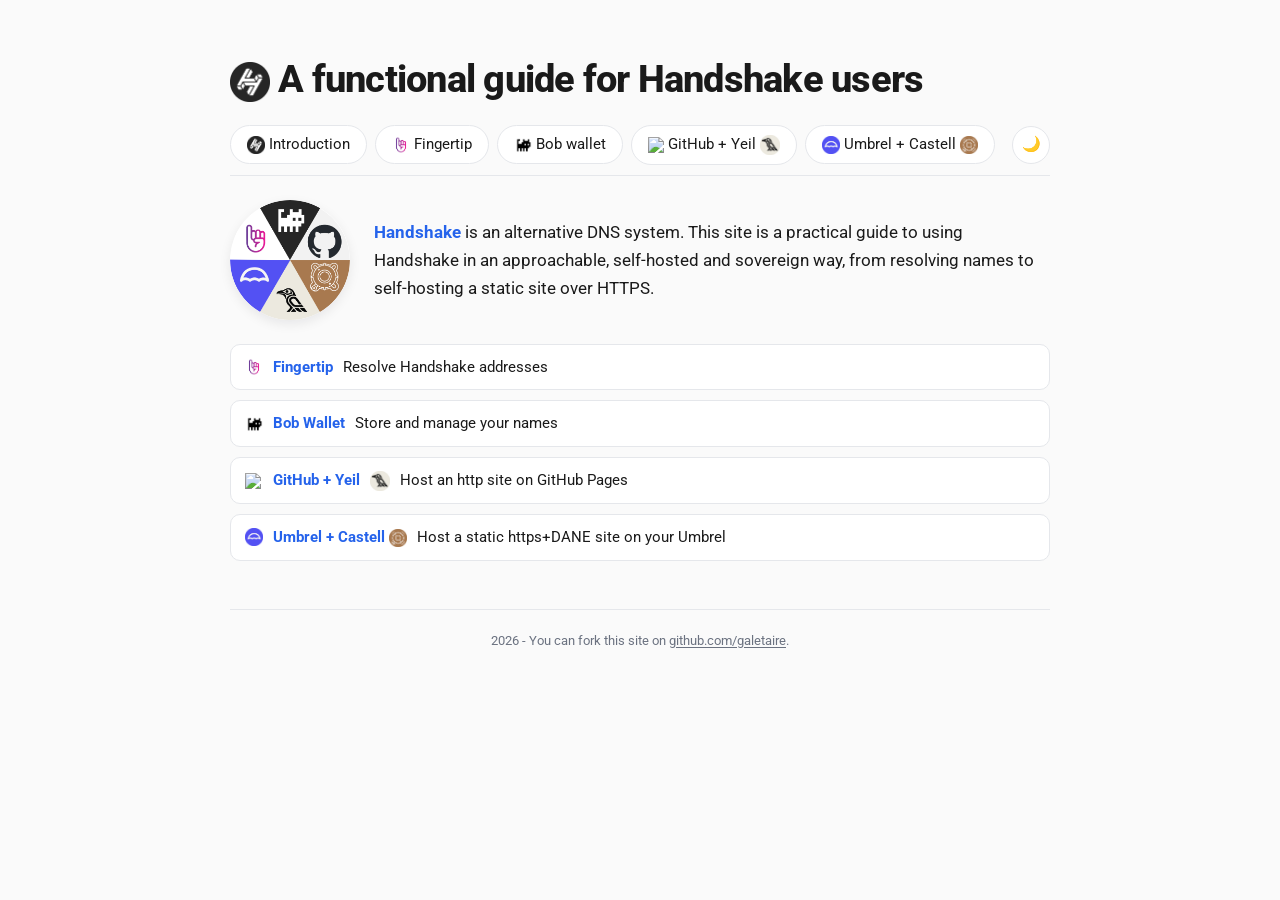
==== index.html @ e4b30c72 "Reorganize guide pages around new index navbar Apply index.html's new navbar (icons before labels; G" ====
<!DOCTYPE html>
<html lang="en">
<head>
      <meta charset="UTF-8">
      <script>(function(){var t=localStorage.getItem('theme');if(t)document.documentElement.setAttribute('data-theme',t);})();</script>
      <meta name="viewport" content="width=device-width, initial-scale=1.0">
      <meta title="Handshake functional guide">
      <meta description="A functional guide for Handshake users">
      <meta name="lightning" content="lnurlp:galetaire@getalby.com"/>
      <meta property="og:site_name" content="Handshake functional guide"/>
      <meta property="og:description" content="A functional guide for Handshake users" />
      <meta property="og:image" content="https://raw.githubusercontent.com/galetaire/galetaireID/refs/heads/main/public/favicon.ico">
      <link href="https://fonts.googleapis.com/css2?family=Roboto:wght@400;700&display=swap" rel="stylesheet">
      <link href="http://fonts.googleapis.com/css?family=Questrial" rel="stylesheet" type="text/css">
      <link href="styles/style.css" rel="stylesheet" type="text/css">
      <title>Handshake functional guide</title>
</head>
<body>
<h1><img src="images/handshake-mark.png" class="icon-inline" width="40px"/> A functional guide for Handshake users</h1>
<div class="navbar">
  <button onclick="window.location.href='index.html'"><img src="images/handshake-mark.png" class="icon-inline" width="18px"/> Introduction</button>
  <button onclick="window.location.href='fingertip.html'"><img src="images/fingertip-mark.png" class="icon-inline" width="18px"/> Fingertip</button>
  <button onclick="window.location.href='bobwallet.html'"><img src="images/bob-mark.png" class="icon-inline" width="18px"/> Bob wallet</button>
  <button onclick="window.location.href='github.html'"><img src="images/github-mark.svg" class="icon-inline" width="18px"/> GitHub + Yeil <img src="images/yeil-mark.png" class="icon-inline" width="20px"/></button>
  <button onclick="window.location.href='umbrel.html'"><img src="images/umbrel-mark.png" class="icon-inline" width="18px"/> Umbrel + Castell <img src="images/castell-mark.png" class="icon-inline" width="18px"/></button>
  <button id="theme-toggle" class="theme-toggle" onclick="toggleTheme()" aria-label="Toggle theme">🌙</button>
</div>

<div class="intro">
  <img src="images/pack-mark.png" alt="Handshake">
  <p><a href="https://handshake.org/" target="_blank"><b>Handshake</b></a> is an alternative DNS system. This site is a practical guide to using Handshake in an approachable, self-hosted and sovereign way, from resolving names to self-hosting a static site over HTTPS.</p>
</div>

<ul class="contact-list">
  <li><img src="images/fingertip-mark.png" class="icon-inline" width="18px"/><a href="fingertip.html"><b>Fingertip</b></a>Resolve Handshake addresses</li>
  <li><img src="images/bob-mark.png" class="icon-inline" width="18px"/> <a href="bobwallet.html"><b>Bob Wallet</b></a>Store and manage your names</li>
  <li><img src="images/github-mark.svg" class="icon-inline" width="18px"/> <a href="github.html"><b>GitHub + Yeil</b></a> <img src="images/yeil-mark.png" class="icon-inline" width="20px"/> Host an http site on GitHub Pages</li>
  <li><img src="images/umbrel-mark.png" class="icon-inline" width="18px"/> <a href="umbrel.html"><b>Umbrel + Castell</b> <img src="images/castell-mark.png" class="icon-inline" width="18px"/> </a>Host a static https+DANE site on your Umbrel</li>
</ul>
<!-- Footer-->
<div id="footer">
  <script>document.write(new Date().getFullYear())</script> - You can fork this site on <a href="https://github.com/galetaire/homesite-hns" target="_blank">github.com/galetaire</a>.
</div>
<script src="theme.js" defer></script>
</body>
</html>
---- styles/style.css ----
:root {
  --bg: #fafafa;
  --surface: #ffffff;
  --surface-2: #f2f3f5;
  --text: #1a1a1a;
  --text-muted: #6b7280;
  --accent: #2563eb;
  --accent-hover: #1d4ed8;
  --accent-soft: rgba(37, 99, 235, 0.1);
  --border: #e5e7eb;
  --radius: 14px;
  --radius-sm: 10px;
  --shadow-sm: 0 1px 2px rgba(15, 17, 21, 0.04), 0 1px 3px rgba(15, 17, 21, 0.06);
  --shadow-md: 0 4px 12px rgba(15, 17, 21, 0.08);
  --brand-nostr: #7c3aed;
  --brand-primal: #b91c1c;
  color-scheme: light dark;
}

@media (prefers-color-scheme: dark) {
  :root {
    --bg: #0f1115;
    --surface: #1a1d23;
    --surface-2: #20242c;
    --text: #e8e9ec;
    --text-muted: #9aa0ab;
    --accent: #60a5fa;
    --accent-hover: #8ec1fb;
    --accent-soft: rgba(96, 165, 250, 0.14);
    --border: #2a2e37;
    --shadow-sm: 0 1px 2px rgba(0, 0, 0, 0.3), 0 1px 3px rgba(0, 0, 0, 0.35);
    --shadow-md: 0 6px 16px rgba(0, 0, 0, 0.4);
    --brand-nostr: #c084fc;
    --brand-primal: #f87171;
  }
}

/* Manual theme override (wins over system preference once the user picks one) */
html[data-theme="light"] {
  --bg: #fafafa;
  --surface: #ffffff;
  --surface-2: #f2f3f5;
  --text: #1a1a1a;
  --text-muted: #6b7280;
  --accent: #2563eb;
  --accent-hover: #1d4ed8;
  --accent-soft: rgba(37, 99, 235, 0.1);
  --border: #e5e7eb;
  --shadow-sm: 0 1px 2px rgba(15, 17, 21, 0.04), 0 1px 3px rgba(15, 17, 21, 0.06);
  --shadow-md: 0 4px 12px rgba(15, 17, 21, 0.08);
  --brand-nostr: #7c3aed;
  --brand-primal: #b91c1c;
}

html[data-theme="dark"] {
  --bg: #0f1115;
  --surface: #1a1d23;
  --surface-2: #20242c;
  --text: #e8e9ec;
  --text-muted: #9aa0ab;
  --accent: #60a5fa;
  --accent-hover: #8ec1fb;
  --accent-soft: rgba(96, 165, 250, 0.14);
  --border: #2a2e37;
  --shadow-sm: 0 1px 2px rgba(0, 0, 0, 0.3), 0 1px 3px rgba(0, 0, 0, 0.35);
  --shadow-md: 0 6px 16px rgba(0, 0, 0, 0.4);
  --brand-nostr: #c084fc;
  --brand-primal: #f87171;
}

* {
  box-sizing: border-box;
}

html {
  font-size: 17px;
  line-height: 1.65;
  scroll-behavior: smooth;
}

::selection {
  background: var(--accent-soft);
  color: var(--text);
}

::-webkit-scrollbar {
  height: 8px;
  width: 8px;
}

::-webkit-scrollbar-track {
  background: transparent;
}

::-webkit-scrollbar-thumb {
  background: var(--border);
  border-radius: 999px;
}

body {
  max-width: 860px;
  width: 100%;
  margin: 0 auto;
  padding: 48px 20px 32px;
  font-family: 'Roboto', 'Questrial', system-ui, -apple-system, sans-serif;
  color: var(--text);
  background: var(--bg);
  transition: background-color 0.2s ease, color 0.2s ease;
}

h1 {
  font-size: clamp(30px, 5vw, 38px);
  font-weight: 800;
  letter-spacing: -0.02em;
  margin: 0 0 4px;
}

h2 {
  font-size: 24px;
  font-weight: 700;
  letter-spacing: -0.01em;
}

h3 {
  font-size: 19px;
  font-weight: 700;
  letter-spacing: -0.01em;
  margin-top: 36px;
  margin-bottom: 12px;
}

p {
  color: var(--text);
}

a:link,
a:visited {
  color: var(--accent);
  text-decoration: none;
  background-image: linear-gradient(var(--accent), var(--accent));
  background-position: 0 100%;
  background-repeat: no-repeat;
  background-size: 0% 1px;
  transition: background-size 0.2s ease, color 0.2s ease;
}

a:hover,
a:focus-visible {
  color: var(--accent-hover);
  background-size: 100% 1px;
}

a:focus-visible,
button:focus-visible {
  outline: 2px solid var(--accent);
  outline-offset: 2px;
}

small {
  color: var(--text-muted);
}

hr {
  border: none;
  border-top: 1px solid var(--border);
  margin: 32px 0;
}

#title {
  text-align: left;
  padding: 30px 0;
  font-size: 28px;
  letter-spacing: -0.01em;
  color: var(--text);
}

#legend {
  display: flex;
  flex-wrap: wrap;
  justify-content: flex-end;
  padding: 0 10px 10px;
  font-size: 12px;
}

#legend .item {
  line-height: 12px;
  padding: 0 10px 0 4px;
}

#legend .item.male {
  border-left: 12px solid #19A0AA;
}

#legend .item.female {
  border-left: 12px solid #F15F36;
}

.chart-wrapper {
  width: 100%;
  max-width: 100%;
  overflow-x: auto;
}

/* Wider content pages (chart-heavy) */
body.wide {
  max-width: 920px;
}

.page-subtitle {
  display: block;
  margin-top: 10px;
  color: var(--text-muted);
  font-size: 14px;
}

/* Chapter index (market.html table of contents) */
.index {
  background: var(--surface);
  border: 1px solid var(--border);
  border-radius: var(--radius);
  box-shadow: var(--shadow-sm);
  padding: 20px 24px;
}

.index ul {
  list-style: none;
  margin: 0;
  padding: 0;
}

.index > ul > li {
  font-weight: 700;
  margin-top: 14px;
}

.index > ul > li:first-child {
  margin-top: 0;
}

.index ul ul {
  margin: 6px 0 6px 8px;
  padding-left: 16px;
  border-left: 1px solid var(--border);
}

.index ul ul li {
  font-weight: 400;
  font-size: 14px;
  padding: 4px 0;
}

/* Chapters / chart subsections (market.html) */
.section {
  margin: 40px 0;
}

.section > h2 {
  padding-bottom: 12px;
  border-bottom: 1px solid var(--border);
}

.subsection {
  background: var(--surface);
  border: 1px solid var(--border);
  border-radius: var(--radius);
  box-shadow: var(--shadow-sm);
  padding: 20px 24px;
  margin: 20px 0;
}

.subsection h3 {
  margin-top: 0;
}

.subsection small {
  display: block;
  margin-top: 8px;
}

/* Two column layout (fonts.html) */
.two-column-container {
  display: flex;
  flex-wrap: wrap;
  gap: 20px;
  padding: 0;
  margin: 20px 0;
}

.two-column-container .column {
  flex: 1 1 260px;
  background: var(--surface);
  border: 1px solid var(--border);
  border-radius: var(--radius);
  box-shadow: var(--shadow-sm);
  padding: 20px 24px;
}

.two-column-container .column > li {
  list-style: none;
  font-weight: 700;
  margin-top: 14px;
}

.two-column-container .column > li:first-child {
  margin-top: 0;
}

.two-column-container ul {
  list-style: none;
  margin: 6px 0 6px 8px;
  padding-left: 16px;
  border-left: 1px solid var(--border);
}

.two-column-container ul li {
  font-weight: 400;
  font-size: 14px;
  padding: 4px 0;
}

#footer {
  text-align: center;
  font-size: 13px;
  color: var(--text-muted);
  margin-top: 48px;
  padding-top: 20px;
  border-top: 1px solid var(--border);
}

#footer a {
  color: var(--text-muted);
  text-decoration: underline;
  text-underline-offset: 2px;
  background: none;
}

#footer a:hover {
  color: var(--accent);
}

/* Cards / sections */
.card {
  background: var(--surface);
  border: 1px solid var(--border);
  border-radius: var(--radius);
  box-shadow: var(--shadow-sm);
  padding: 24px;
}

.intro {
  display: flex;
  align-items: center;
  gap: 24px;
  margin: 24px 0;
}

.intro img {
  width: 120px;
  height: 120px;
  border-radius: 50%;
  object-fit: cover;
  box-shadow: var(--shadow-md);
  flex-shrink: 0;
}

.intro p {
  margin: 0;
}

table {
  width: 100%;
  border-collapse: separate;
  border-spacing: 0;
  word-wrap: break-word;
  margin: 20px 0;
  font-size: 15px;
  overflow-x: auto;
  background: var(--surface);
  border: 1px solid var(--border);
  border-radius: var(--radius);
  overflow: hidden;
}

th,
td {
  padding: 10px 20px;
  text-align: left;
  border-bottom: 1px solid var(--border);
}

th {
  background-color: var(--bg);
  font-weight: 700;
  font-size: 13px;
  text-transform: uppercase;
  letter-spacing: 0.04em;
  color: var(--text-muted);
}

tr:last-child td {
  border-bottom: none;
}

td a {
  color: var(--accent);
  text-decoration: none;
}

td a:hover {
  text-decoration: underline;
}

/* Contact list */
.contact-list {
  list-style: none;
  margin: 16px 0;
  padding: 0;
  display: flex;
  flex-direction: column;
  gap: 10px;
}

.contact-list li {
  display: flex;
  align-items: center;
  gap: 10px;
  background: var(--surface);
  border: 1px solid var(--border);
  border-radius: 10px;
  padding: 10px 14px;
  font-size: 15px;
}

.contact-list .signature {
  color: var(--text-muted);
  font-size: 13px;
}

.icon-inline {
  vertical-align: middle;
}

#map {
  height: 50vh;
  background: var(--surface-2);
  border: 1px solid var(--border);
  border-radius: var(--radius);
  overflow: hidden;
  margin: 20px 0;
}

.brand-nostr {
  color: var(--brand-nostr);
}

.brand-primal {
  color: var(--brand-primal);
}

/* Navbar */
.navbar {
  padding: 10px 0;
  display: flex;
  flex-wrap: wrap;
  justify-content: flex-start;
  align-items: center;
  gap: 8px;
  border-bottom: 1px solid var(--border);
  margin-bottom: 24px;
}

.navbar button {
  background-color: var(--surface);
  color: var(--text);
  border: 1px solid var(--border);
  padding: 9px 16px;
  border-radius: 999px;
  cursor: pointer;
  transition: background-color 0.2s ease, border-color 0.2s ease, transform 0.15s ease, box-shadow 0.2s ease;
  font-size: 15px;
  font-family: 'Roboto', sans-serif;
}

.navbar button:hover {
  background-color: var(--bg);
  border-color: var(--accent);
  transform: translateY(-1px);
  box-shadow: var(--shadow-sm);
}

.navbar button:active {
  transform: translateY(0);
}

.theme-toggle {
  margin-left: auto;
  width: 38px;
  height: 38px;
  padding: 0;
  display: inline-flex;
  align-items: center;
  justify-content: center;
  font-size: 16px;
  line-height: 1;
}

.signature {
  word-break: break-all;
  white-space: normal;
  font-family: ui-monospace, SFMono-Regular, Menlo, monospace;
}

/* Mobile Responsiveness */
@media (max-width: 768px) {
  html {
    font-size: 15px;
  }

  body {
    width: 100%;
    padding: 32px 16px 24px;
  }

  h1 {
    line-height: 1.15;
  }

  h2 {
    font-size: 20px;
  }

  .intro {
    flex-direction: column;
    align-items: flex-start;
    gap: 16px;
  }

  .intro img {
    width: 96px;
    height: 96px;
  }

  .navbar {
    display: flex;
    flex-wrap: wrap;
    justify-content: flex-start;
  }

  .navbar button {
    font-size: 14px;
    padding: 8px 14px;
    width: auto;
  }

  table {
    font-size: 14px;
  }

  th,
  td {
    padding: 8px 12px;
  }

  #title {
    font-size: 24px;
  }

  .index,
  .subsection,
  .two-column-container .column {
    padding: 16px 18px;
  }

  .two-column-container {
    flex-direction: column;
  }
}
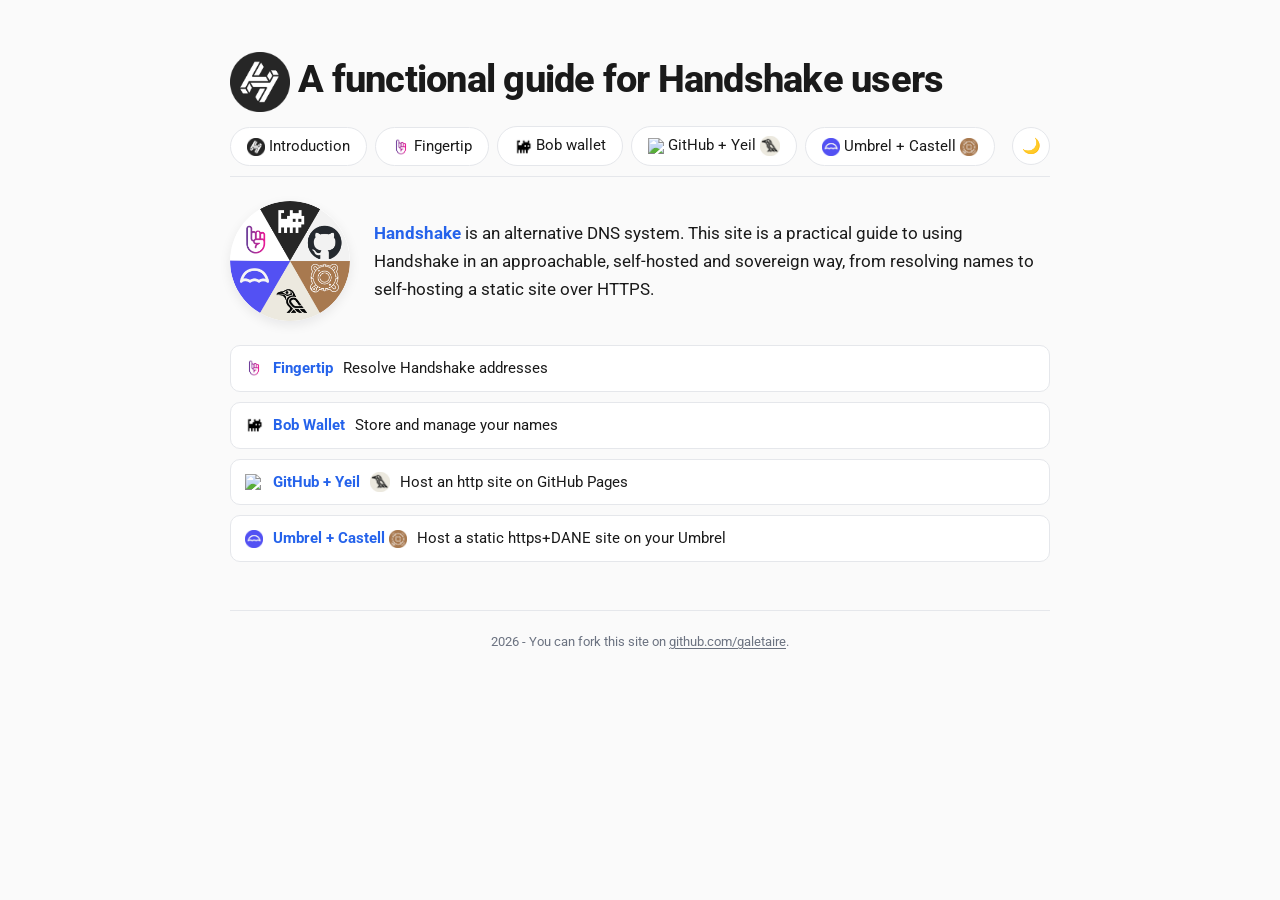
==== commit 77578fcc: "update" ====
--- a/index.html
+++ b/index.html
@@ -16,7 +16,7 @@
       <title>Handshake functional guide</title>
 </head>
 <body>
-<h1><img src="images/handshake-mark.png" class="icon-inline" width="40px"/> A functional guide for Handshake users</h1>
+<h1><img src="images/handshake-mark.png" class="icon-inline" width="60px"/> A functional guide for Handshake users</h1>
 <div class="navbar">
   <button onclick="window.location.href='index.html'"><img src="images/handshake-mark.png" class="icon-inline" width="18px"/> Introduction</button>
   <button onclick="window.location.href='fingertip.html'"><img src="images/fingertip-mark.png" class="icon-inline" width="18px"/> Fingertip</button>
--- a/styles/style.css
+++ b/styles/style.css
@@ -510,6 +510,54 @@
   font-family: ui-monospace, SFMono-Regular, Menlo, monospace;
 }
 
+/* Long-form guides (github.html) */
+.guide h2 {
+  margin-top: 32px;
+}
+
+.guide img {
+  display: block;
+  max-width: 100%;
+  height: auto;
+  margin: 16px 0;
+  border: 1px solid var(--border);
+  border-radius: var(--radius-sm);
+}
+
+.guide blockquote {
+  margin: 20px 0;
+  padding: 12px 16px;
+  background: var(--surface);
+  border: 1px solid var(--border);
+  border-left: 3px solid var(--accent);
+  border-radius: var(--radius-sm);
+}
+
+.guide blockquote p {
+  margin: 0;
+}
+
+.guide code {
+  padding: 1px 5px;
+  font-family: ui-monospace, SFMono-Regular, Menlo, monospace;
+  font-size: 0.9em;
+  background: var(--surface-2);
+  border-radius: 6px;
+}
+
+.guide pre {
+  padding: 12px 16px;
+  overflow-x: auto;
+  background: var(--surface-2);
+  border: 1px solid var(--border);
+  border-radius: var(--radius-sm);
+}
+
+.guide pre code {
+  padding: 0;
+  background: none;
+}
+
 /* Mobile Responsiveness */
 @media (max-width: 768px) {
   html {
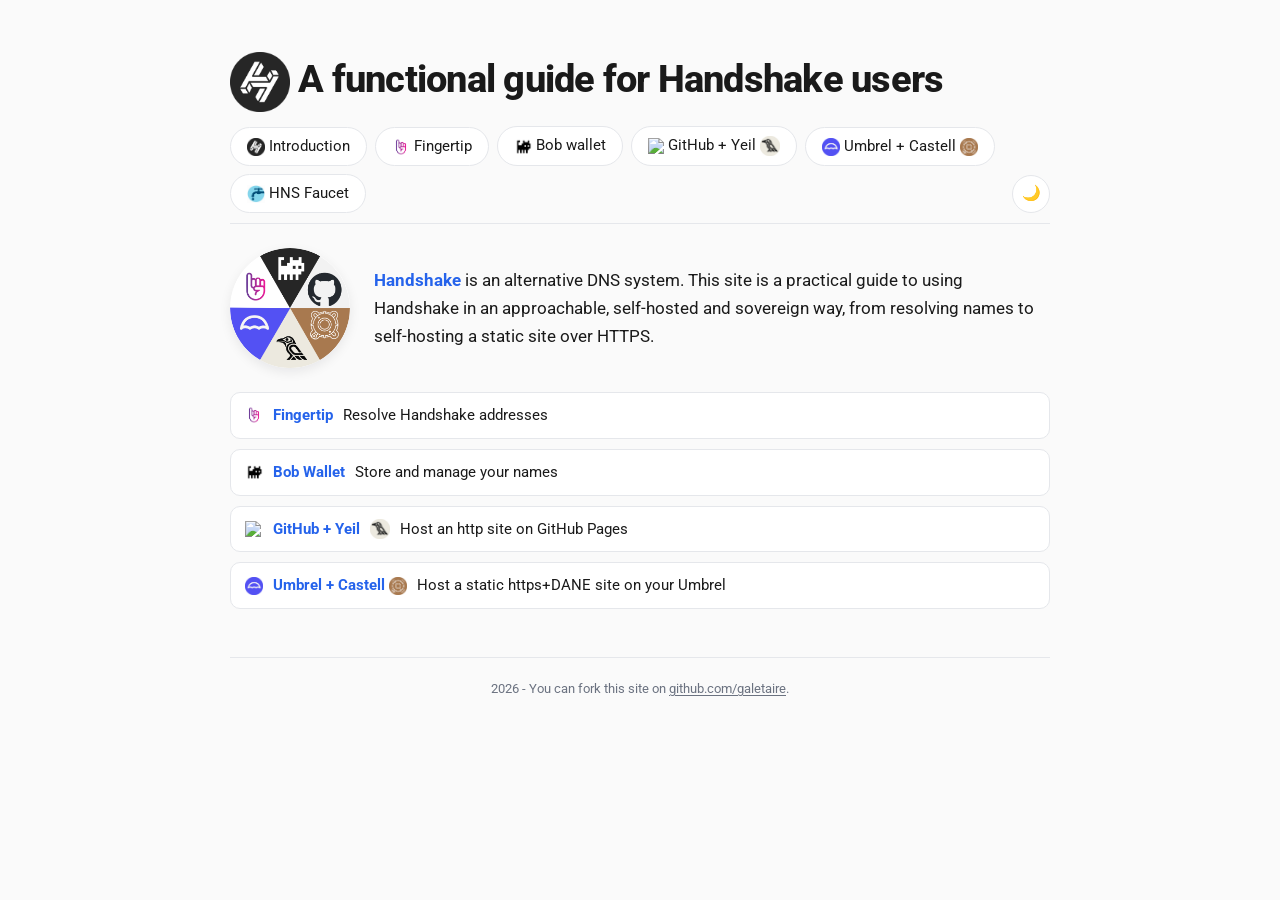
==== commit f302ef78: "update" ====
--- a/index.html
+++ b/index.html
@@ -23,6 +23,7 @@
   <button onclick="window.location.href='bobwallet.html'"><img src="images/bob-mark.png" class="icon-inline" width="18px"/> Bob wallet</button>
   <button onclick="window.location.href='github.html'"><img src="images/github-mark.svg" class="icon-inline" width="18px"/> GitHub + Yeil <img src="images/yeil-mark.png" class="icon-inline" width="20px"/></button>
   <button onclick="window.location.href='umbrel.html'"><img src="images/umbrel-mark.png" class="icon-inline" width="18px"/> Umbrel + Castell <img src="images/castell-mark.png" class="icon-inline" width="18px"/></button>
+  <button onclick="window.location.href='faucet.html'"><img src="images/faucet.png" class="icon-inline" width="18px"/> HNS Faucet </button>
   <button id="theme-toggle" class="theme-toggle" onclick="toggleTheme()" aria-label="Toggle theme">🌙</button>
 </div>
 
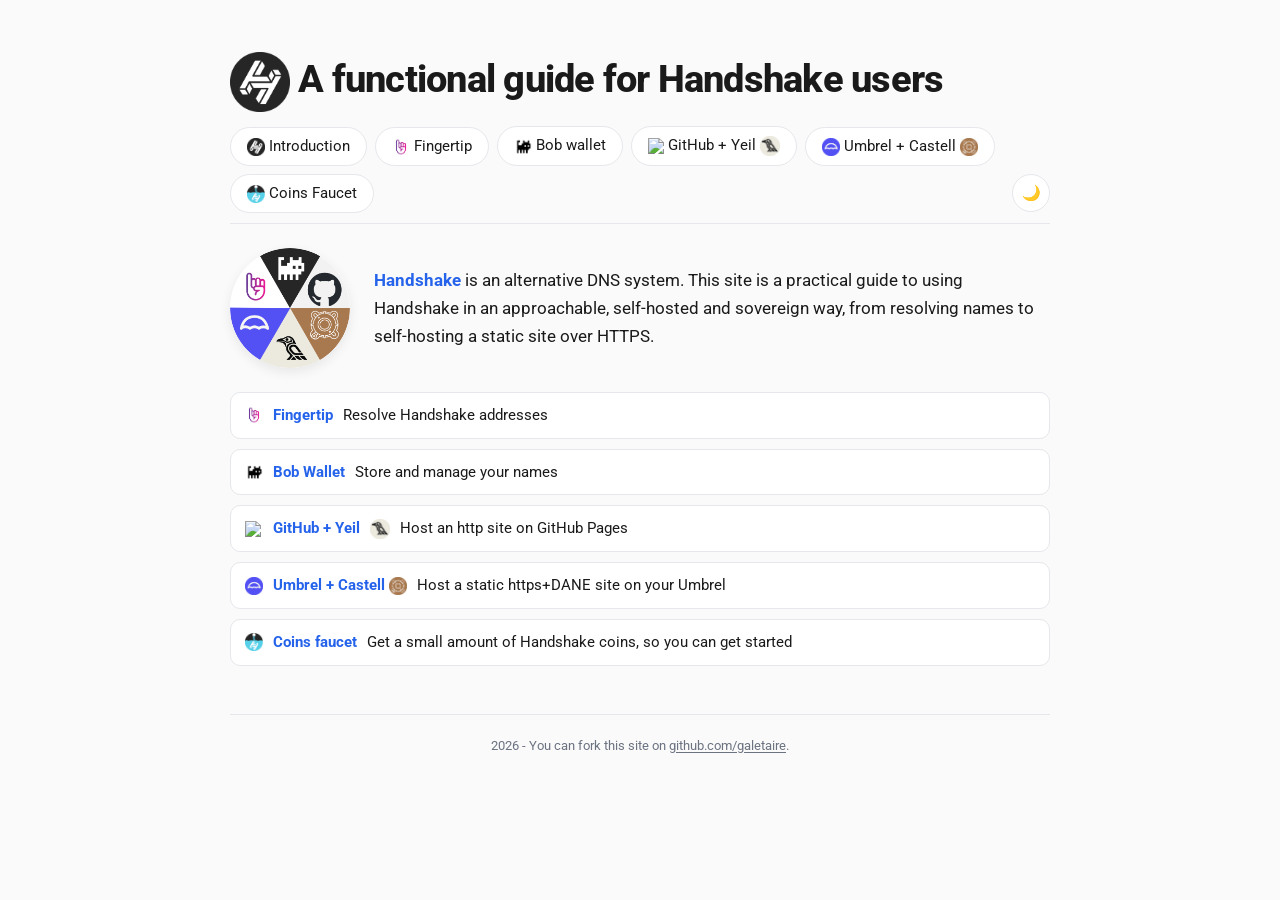
==== commit 17236f43: "Rename faucet page to Coins Faucet Use the new Coins Faucet label across the navbar and faucet.html'" ====
--- a/index.html
+++ b/index.html
@@ -23,7 +23,7 @@
   <button onclick="window.location.href='bobwallet.html'"><img src="images/bob-mark.png" class="icon-inline" width="18px"/> Bob wallet</button>
   <button onclick="window.location.href='github.html'"><img src="images/github-mark.svg" class="icon-inline" width="18px"/> GitHub + Yeil <img src="images/yeil-mark.png" class="icon-inline" width="20px"/></button>
   <button onclick="window.location.href='umbrel.html'"><img src="images/umbrel-mark.png" class="icon-inline" width="18px"/> Umbrel + Castell <img src="images/castell-mark.png" class="icon-inline" width="18px"/></button>
-  <button onclick="window.location.href='faucet.html'"><img src="images/faucet.png" class="icon-inline" width="18px"/> HNS Faucet </button>
+  <button onclick="window.location.href='faucet.html'"><img src="images/faucet.png" class="icon-inline" width="18px"/> Coins Faucet </button>
   <button id="theme-toggle" class="theme-toggle" onclick="toggleTheme()" aria-label="Toggle theme">🌙</button>
 </div>
 
@@ -37,6 +37,7 @@
   <li><img src="images/bob-mark.png" class="icon-inline" width="18px"/> <a href="bobwallet.html"><b>Bob Wallet</b></a>Store and manage your names</li>
   <li><img src="images/github-mark.svg" class="icon-inline" width="18px"/> <a href="github.html"><b>GitHub + Yeil</b></a> <img src="images/yeil-mark.png" class="icon-inline" width="20px"/> Host an http site on GitHub Pages</li>
   <li><img src="images/umbrel-mark.png" class="icon-inline" width="18px"/> <a href="umbrel.html"><b>Umbrel + Castell</b> <img src="images/castell-mark.png" class="icon-inline" width="18px"/> </a>Host a static https+DANE site on your Umbrel</li>
+  <li><img src="images/faucet.png" class="icon-inline" width="18px"/> <a href="faucet.html"><b>Coins faucet</b></a>Get a small amount of Handshake coins, so you can get started</li>
 </ul>
 <!-- Footer-->
 <div id="footer">
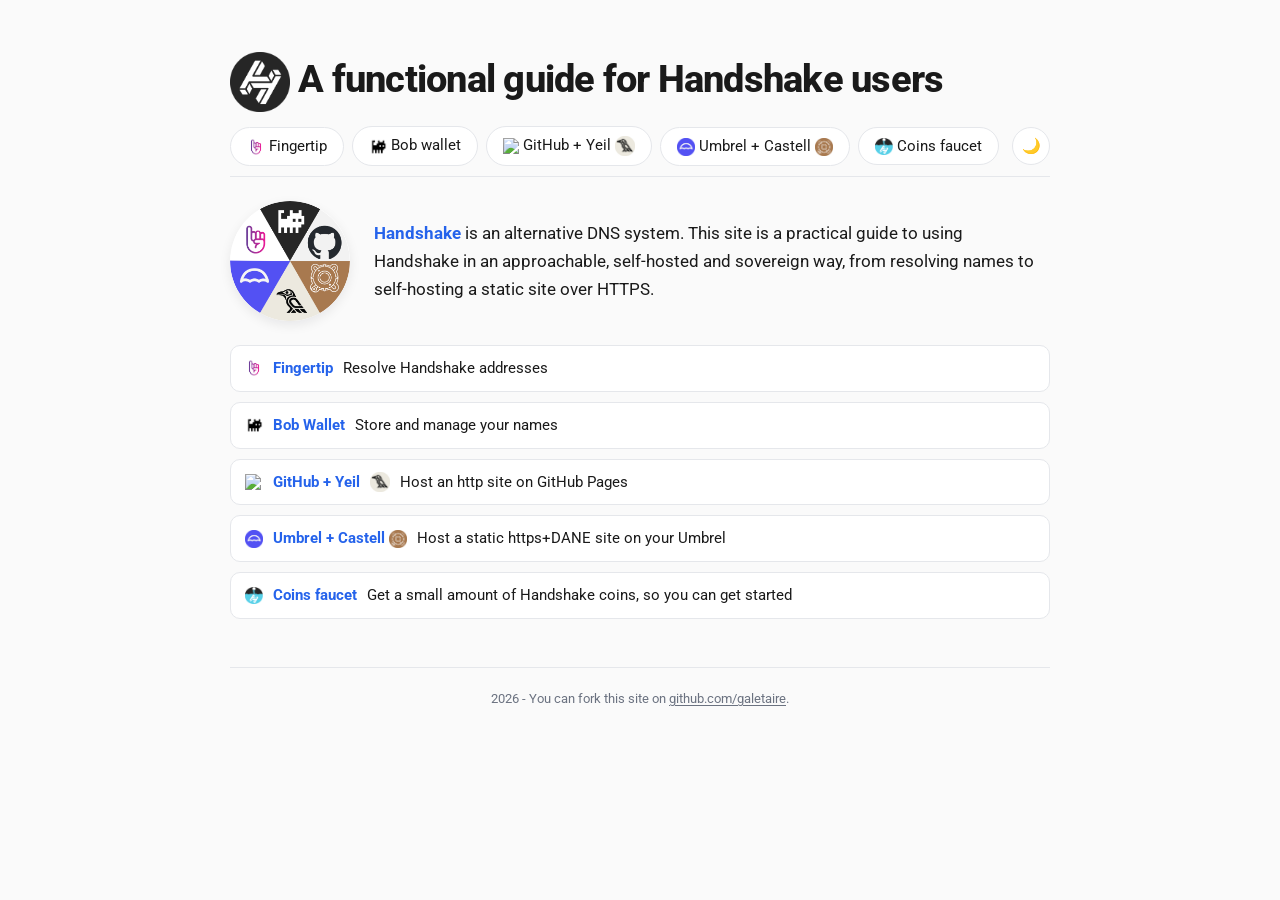
==== commit b7f2574c: "Make site logo and title the home link Use the same site heading on every page and link it to index." ====
--- a/index.html
+++ b/index.html
@@ -16,14 +16,13 @@
       <title>Handshake functional guide</title>
 </head>
 <body>
-<h1><img src="images/handshake-mark.png" class="icon-inline" width="60px"/> A functional guide for Handshake users</h1>
+<h1><a class="home-link" href="index.html"><img src="images/handshake-mark.png" class="icon-inline" width="60px" alt=""/> A functional guide for Handshake users</a></h1>
 <div class="navbar">
-  <button onclick="window.location.href='index.html'"><img src="images/handshake-mark.png" class="icon-inline" width="18px"/> Introduction</button>
   <button onclick="window.location.href='fingertip.html'"><img src="images/fingertip-mark.png" class="icon-inline" width="18px"/> Fingertip</button>
   <button onclick="window.location.href='bobwallet.html'"><img src="images/bob-mark.png" class="icon-inline" width="18px"/> Bob wallet</button>
   <button onclick="window.location.href='github.html'"><img src="images/github-mark.svg" class="icon-inline" width="18px"/> GitHub + Yeil <img src="images/yeil-mark.png" class="icon-inline" width="20px"/></button>
   <button onclick="window.location.href='umbrel.html'"><img src="images/umbrel-mark.png" class="icon-inline" width="18px"/> Umbrel + Castell <img src="images/castell-mark.png" class="icon-inline" width="18px"/></button>
-  <button onclick="window.location.href='faucet.html'"><img src="images/faucet.png" class="icon-inline" width="18px"/> Coins Faucet </button>
+  <button onclick="window.location.href='faucet.html'"><img src="images/faucet.png" class="icon-inline" width="18px"/> Coins faucet </button>
   <button id="theme-toggle" class="theme-toggle" onclick="toggleTheme()" aria-label="Toggle theme">🌙</button>
 </div>
 
--- a/styles/style.css
+++ b/styles/style.css
@@ -558,6 +558,18 @@
   background: none;
 }
 
+/* Site logo and title, links back to the home page */
+.home-link:link,
+.home-link:visited {
+  color: var(--text);
+  background-image: none;
+}
+
+.home-link:hover,
+.home-link:focus-visible {
+  color: var(--accent-hover);
+}
+
 /* Mobile Responsiveness */
 @media (max-width: 768px) {
   html {
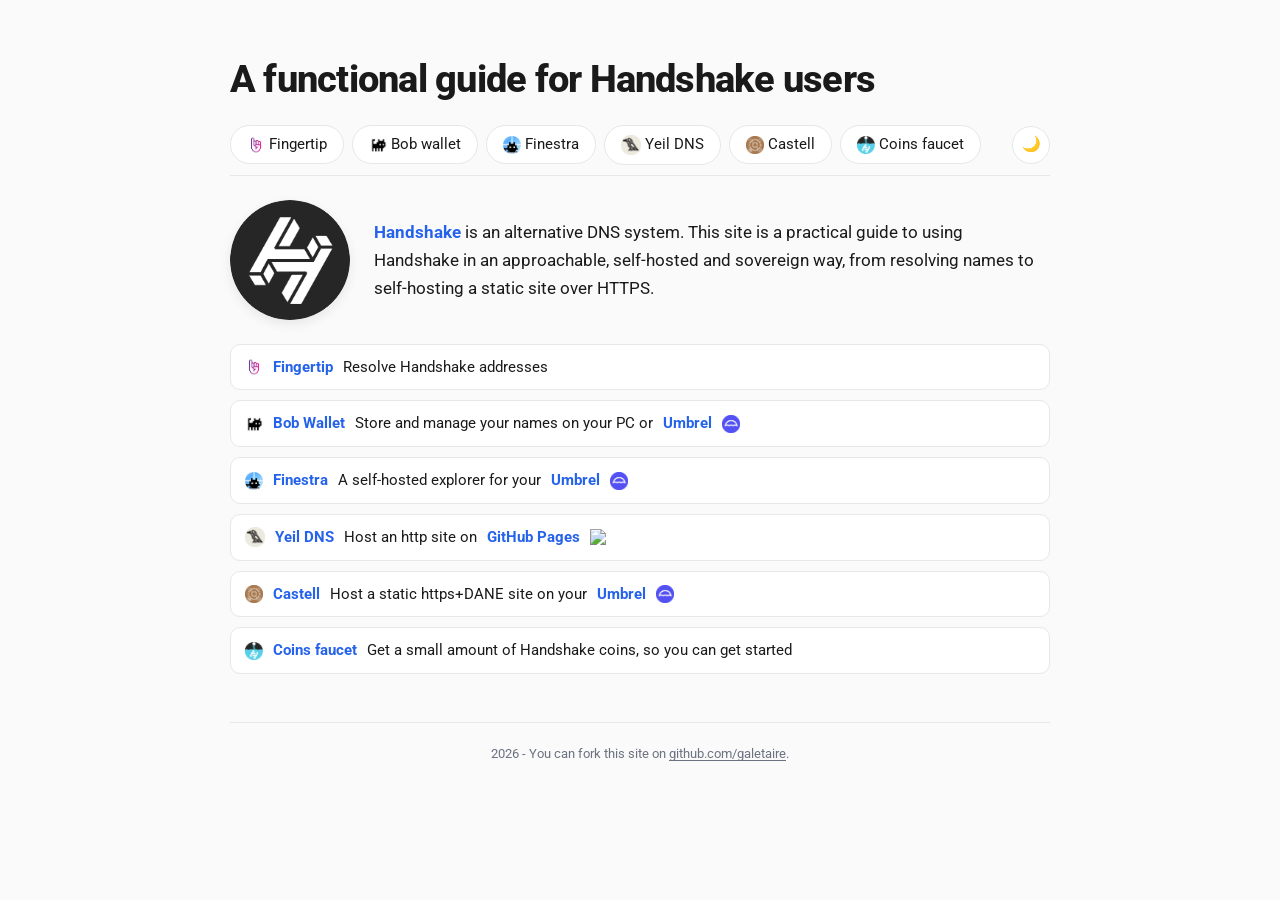
==== commit 4c76ba4b: "Reorganize guides around Yeil, Castell and Finestra Rename github.html to yeil.html and umbrel.html " ====
--- a/index.html
+++ b/index.html
@@ -16,27 +16,29 @@
       <title>Handshake functional guide</title>
 </head>
 <body>
-<h1><a class="home-link" href="index.html"><img src="images/handshake-mark.png" class="icon-inline" width="60px" alt=""/> A functional guide for Handshake users</a></h1>
+<h1><a class="home-link" href="index.html"> A functional guide for Handshake users</a></h1>
 <div class="navbar">
   <button onclick="window.location.href='fingertip.html'"><img src="images/fingertip-mark.png" class="icon-inline" width="18px"/> Fingertip</button>
   <button onclick="window.location.href='bobwallet.html'"><img src="images/bob-mark.png" class="icon-inline" width="18px"/> Bob wallet</button>
-  <button onclick="window.location.href='github.html'"><img src="images/github-mark.svg" class="icon-inline" width="18px"/> GitHub + Yeil <img src="images/yeil-mark.png" class="icon-inline" width="20px"/></button>
-  <button onclick="window.location.href='umbrel.html'"><img src="images/umbrel-mark.png" class="icon-inline" width="18px"/> Umbrel + Castell <img src="images/castell-mark.png" class="icon-inline" width="18px"/></button>
-  <button onclick="window.location.href='faucet.html'"><img src="images/faucet.png" class="icon-inline" width="18px"/> Coins faucet </button>
+  <button onclick="window.location.href='finestra.html'"><img src="images/finestra-mark.png" class="icon-inline" width="18px"/> Finestra</button>
+  <button onclick="window.location.href='yeil.html'"><img src="images/yeil-mark.png" class="icon-inline" width="20px"/> Yeil DNS</button>
+  <button onclick="window.location.href='castell.html'"><img src="images/castell-mark.png" class="icon-inline" width="18px"/> Castell</button>
+  <button onclick="window.location.href='faucet.html'"><img src="images/faucet-mark.png" class="icon-inline" width="18px"/> Coins faucet</button>
   <button id="theme-toggle" class="theme-toggle" onclick="toggleTheme()" aria-label="Toggle theme">🌙</button>
 </div>
 
 <div class="intro">
-  <img src="images/pack-mark.png" alt="Handshake">
+  <img src="images/handshake-mark.png" alt="Handshake">
   <p><a href="https://handshake.org/" target="_blank"><b>Handshake</b></a> is an alternative DNS system. This site is a practical guide to using Handshake in an approachable, self-hosted and sovereign way, from resolving names to self-hosting a static site over HTTPS.</p>
 </div>
 
 <ul class="contact-list">
   <li><img src="images/fingertip-mark.png" class="icon-inline" width="18px"/><a href="fingertip.html"><b>Fingertip</b></a>Resolve Handshake addresses</li>
-  <li><img src="images/bob-mark.png" class="icon-inline" width="18px"/> <a href="bobwallet.html"><b>Bob Wallet</b></a>Store and manage your names</li>
-  <li><img src="images/github-mark.svg" class="icon-inline" width="18px"/> <a href="github.html"><b>GitHub + Yeil</b></a> <img src="images/yeil-mark.png" class="icon-inline" width="20px"/> Host an http site on GitHub Pages</li>
-  <li><img src="images/umbrel-mark.png" class="icon-inline" width="18px"/> <a href="umbrel.html"><b>Umbrel + Castell</b> <img src="images/castell-mark.png" class="icon-inline" width="18px"/> </a>Host a static https+DANE site on your Umbrel</li>
-  <li><img src="images/faucet.png" class="icon-inline" width="18px"/> <a href="faucet.html"><b>Coins faucet</b></a>Get a small amount of Handshake coins, so you can get started</li>
+  <li><img src="images/bob-mark.png" class="icon-inline" width="18px"/> <a href="bobwallet.html"><b>Bob Wallet</b></a>Store and manage your names on your PC or <a href="https://umbrel.com/" target="_blank"><b>Umbrel</b></a> <img src="images/umbrel-mark.png" class="icon-inline" width="18px"/></li>
+  <li><img src="images/finestra-mark.png" class="icon-inline" width="18px"/> <a href="finestra.html"><b>Finestra</b></a>A self-hosted explorer for your <a href="https://umbrel.com/" target="_blank"><b>Umbrel</b></a> <img src="images/umbrel-mark.png" class="icon-inline" width="18px"/></li>
+  <li><img src="images/yeil-mark.png" class="icon-inline" width="20px"/> <a href="yeil.html"><b>Yeil DNS</b></a> Host an http site on<a href="https://github.com/" target="_blank"><b>GitHub Pages</b></a> <img src="images/github-mark.svg" class="icon-inline" width="18px"/></li>
+  <li><img src="images/castell-mark.png" class="icon-inline" width="18px"/> <a href="castell.html"><b>Castell</b> </a>Host a static https+DANE site on your <a href="https://umbrel.com/" target="_blank"><b>Umbrel</b></a> <img src="images/umbrel-mark.png" class="icon-inline" width="18px"/></li>
+  <li><img src="images/faucet-mark.png" class="icon-inline" width="18px"/> <a href="faucet.html"><b>Coins faucet</b></a>Get a small amount of Handshake coins, so you can get started</li>
 </ul>
 <!-- Footer-->
 <div id="footer">
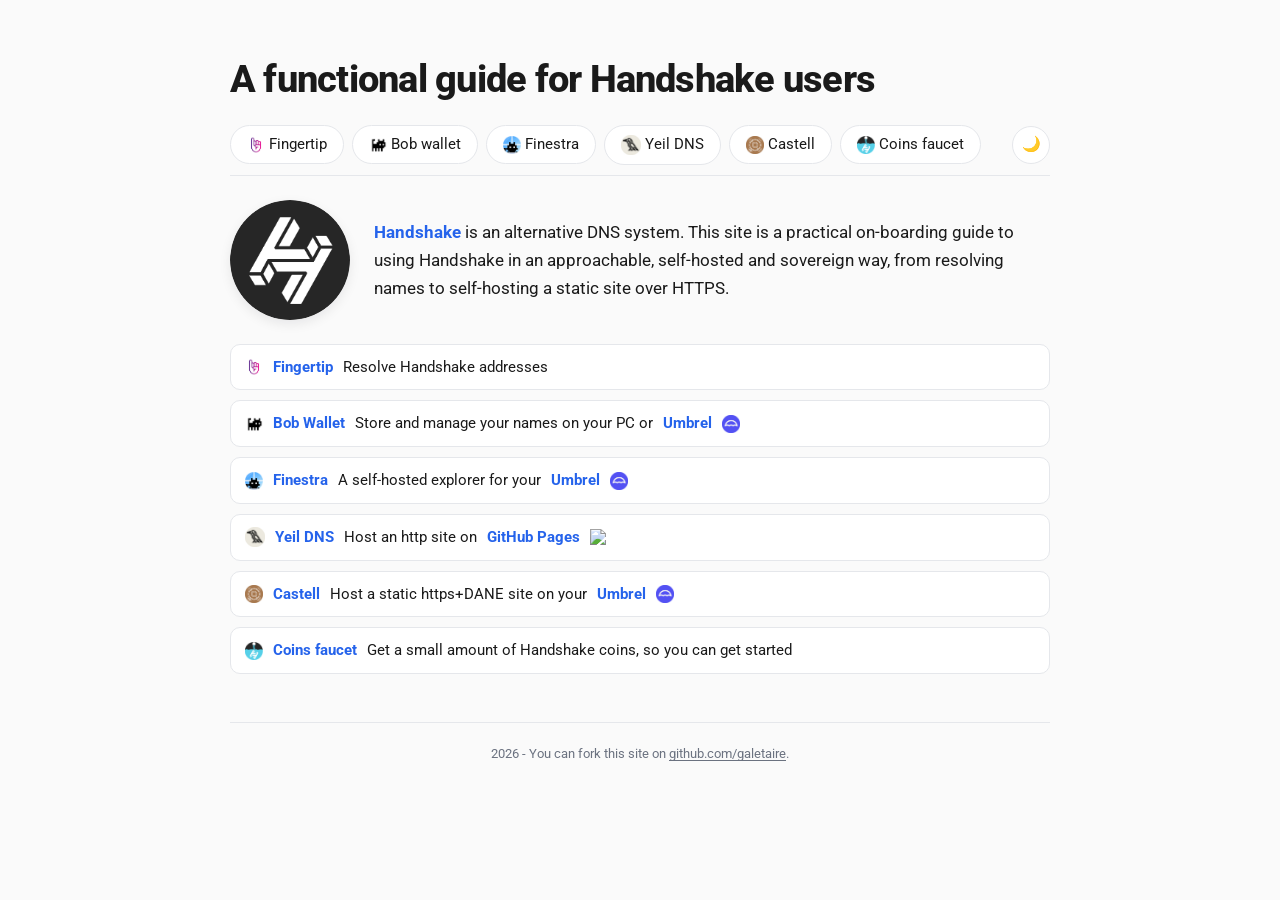
==== commit d702b18c: "Update index.html" ====
--- a/index.html
+++ b/index.html
@@ -29,7 +29,7 @@
 
 <div class="intro">
   <img src="images/handshake-mark.png" alt="Handshake">
-  <p><a href="https://handshake.org/" target="_blank"><b>Handshake</b></a> is an alternative DNS system. This site is a practical guide to using Handshake in an approachable, self-hosted and sovereign way, from resolving names to self-hosting a static site over HTTPS.</p>
+  <p><a href="https://handshake.org/" target="_blank"><b>Handshake</b></a> is an alternative DNS system. This site is a practical on-boarding guide to using Handshake in an approachable, self-hosted and sovereign way, from resolving names to self-hosting a static site over HTTPS.</p>
 </div>
 
 <ul class="contact-list">
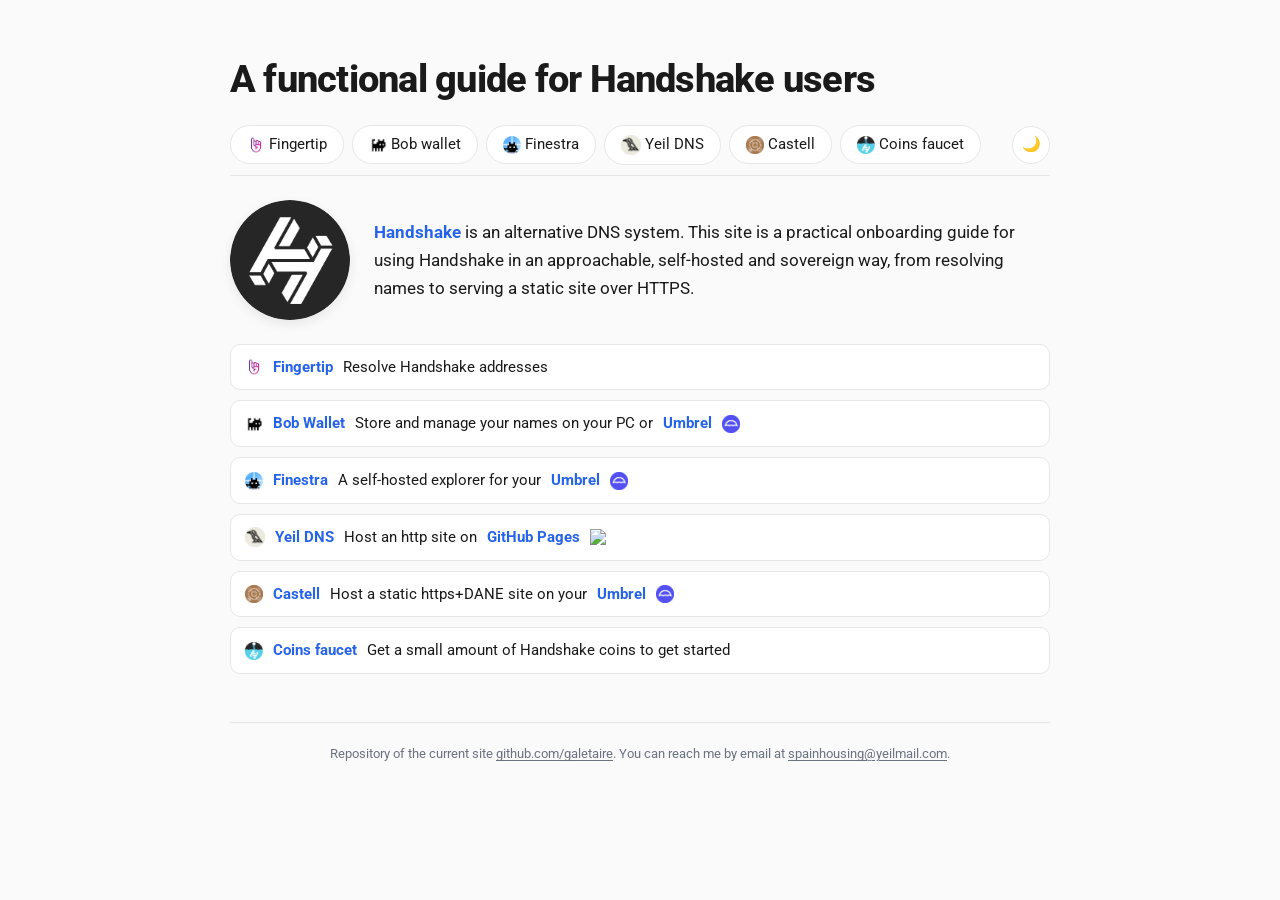
==== commit 62edc995: "Add Fingertip setup collage, guide index and new footer Add a window-style collage of the Fingertip-" ====
--- a/index.html
+++ b/index.html
@@ -29,7 +29,7 @@
 
 <div class="intro">
   <img src="images/handshake-mark.png" alt="Handshake">
-  <p><a href="https://handshake.org/" target="_blank"><b>Handshake</b></a> is an alternative DNS system. This site is a practical on-boarding guide to using Handshake in an approachable, self-hosted and sovereign way, from resolving names to self-hosting a static site over HTTPS.</p>
+  <p><a href="https://handshake.org/" target="_blank"><b>Handshake</b></a> is an alternative DNS system. This site is a practical onboarding guide for using Handshake in an approachable, self-hosted and sovereign way, from resolving names to serving a static site over HTTPS.</p>
 </div>
 
 <ul class="contact-list">
@@ -38,11 +38,11 @@
   <li><img src="images/finestra-mark.png" class="icon-inline" width="18px"/> <a href="finestra.html"><b>Finestra</b></a>A self-hosted explorer for your <a href="https://umbrel.com/" target="_blank"><b>Umbrel</b></a> <img src="images/umbrel-mark.png" class="icon-inline" width="18px"/></li>
   <li><img src="images/yeil-mark.png" class="icon-inline" width="20px"/> <a href="yeil.html"><b>Yeil DNS</b></a> Host an http site on<a href="https://github.com/" target="_blank"><b>GitHub Pages</b></a> <img src="images/github-mark.svg" class="icon-inline" width="18px"/></li>
   <li><img src="images/castell-mark.png" class="icon-inline" width="18px"/> <a href="castell.html"><b>Castell</b> </a>Host a static https+DANE site on your <a href="https://umbrel.com/" target="_blank"><b>Umbrel</b></a> <img src="images/umbrel-mark.png" class="icon-inline" width="18px"/></li>
-  <li><img src="images/faucet-mark.png" class="icon-inline" width="18px"/> <a href="faucet.html"><b>Coins faucet</b></a>Get a small amount of Handshake coins, so you can get started</li>
+  <li><img src="images/faucet-mark.png" class="icon-inline" width="18px"/> <a href="faucet.html"><b>Coins faucet</b></a>Get a small amount of Handshake coins to get started</li>
 </ul>
 <!-- Footer-->
 <div id="footer">
-  <script>document.write(new Date().getFullYear())</script> - You can fork this site on <a href="https://github.com/galetaire/homesite-hns" target="_blank">github.com/galetaire</a>.
+  Repository of the current site <a href="https://github.com/galetaire/homesite-hns" target="_blank">github.com/galetaire</a>. You can reach me by email at <a href="mailto:spainhousing@yeilmail.com">spainhousing@yeilmail.com</a>.
 </div>
 <script src="theme.js" defer></script>
 </body>
--- a/styles/style.css
+++ b/styles/style.css
@@ -570,6 +570,181 @@
   color: var(--accent-hover);
 }
 
+/* Small "On this page" index for guide sections */
+.toc {
+  display: inline-block;
+  margin: 4px 0 8px;
+  padding: 10px 16px;
+  font-size: 14px;
+  background: var(--surface);
+  border: 1px solid var(--border);
+  border-radius: var(--radius-sm);
+}
+
+.toc b {
+  font-size: 12px;
+  text-transform: uppercase;
+  letter-spacing: 0.04em;
+  color: var(--text-muted);
+}
+
+.toc ul {
+  margin: 4px 0 0;
+  padding: 0;
+  list-style: none;
+}
+
+.toc li {
+  padding: 2px 0;
+}
+
+/* Window-style image collage, click an image to enlarge (collage.js) */
+.window {
+  margin: 20px 0;
+  overflow: hidden;
+  background: var(--surface);
+  border: 1px solid var(--border);
+  border-radius: var(--radius);
+  box-shadow: var(--shadow-md);
+}
+
+.window-bar {
+  display: flex;
+  align-items: center;
+  gap: 12px;
+  padding: 8px 14px;
+  font-size: 13px;
+  color: var(--text-muted);
+  background: var(--surface-2);
+  border-bottom: 1px solid var(--border);
+}
+
+.window-dots {
+  width: 10px;
+  height: 10px;
+  border-radius: 50%;
+  background: #ff5f57;
+  box-shadow: 16px 0 0 #febc2e, 32px 0 0 #28c840;
+  margin-right: 32px;
+}
+
+.collage {
+  display: grid;
+  grid-template-columns: repeat(3, 1fr);
+  grid-auto-rows: 150px;
+  grid-auto-flow: dense;
+  gap: 8px;
+  padding: 8px;
+}
+
+.collage-item:link,
+.collage-item:visited {
+  position: relative;
+  display: block;
+  overflow: hidden;
+  background-image: none;
+  border: 1px solid var(--border);
+  border-radius: var(--radius-sm);
+}
+
+.collage-item.wide {
+  grid-column: span 2;
+}
+
+.collage-item.tall {
+  grid-row: span 2;
+}
+
+.guide .collage-item img {
+  display: block;
+  width: 100%;
+  height: 100%;
+  margin: 0;
+  object-fit: cover;
+  object-position: top left;
+  border: none;
+  border-radius: 0;
+  transition: transform 0.25s ease;
+}
+
+.collage-item:hover img,
+.collage-item:focus-visible img {
+  transform: scale(1.04);
+}
+
+.collage-caption {
+  position: absolute;
+  left: 8px;
+  bottom: 8px;
+  max-width: calc(100% - 16px);
+  padding: 3px 9px;
+  font-size: 12px;
+  color: #fff;
+  background: rgba(15, 17, 21, 0.75);
+  border-radius: 999px;
+}
+
+.collage-caption b {
+  margin-right: 4px;
+}
+
+.lightbox {
+  max-width: min(1100px, 94vw);
+  padding: 12px;
+  color: var(--text);
+  background: var(--surface);
+  border: 1px solid var(--border);
+  border-radius: var(--radius);
+}
+
+.lightbox::backdrop {
+  background: rgba(0, 0, 0, 0.75);
+}
+
+.lightbox img {
+  display: block;
+  max-width: 100%;
+  max-height: 78vh;
+  margin: 0 auto;
+  border-radius: var(--radius-sm);
+}
+
+.lightbox-bar {
+  display: flex;
+  align-items: center;
+  justify-content: space-between;
+  gap: 12px;
+  margin-top: 10px;
+}
+
+.lightbox-caption {
+  margin: 0;
+  font-size: 14px;
+  text-align: center;
+}
+
+.lightbox button {
+  font: inherit;
+  cursor: pointer;
+  color: var(--text);
+  background: var(--surface-2);
+  border: 1px solid var(--border);
+  border-radius: 999px;
+  padding: 4px 12px;
+}
+
+.lightbox-close {
+  display: block;
+  margin: 0 0 10px auto;
+}
+
+@media (max-width: 600px) {
+  .collage {
+    grid-template-columns: repeat(2, 1fr);
+    grid-auto-rows: 120px;
+  }
+}
+
 /* Mobile Responsiveness */
 @media (max-width: 768px) {
   html {
